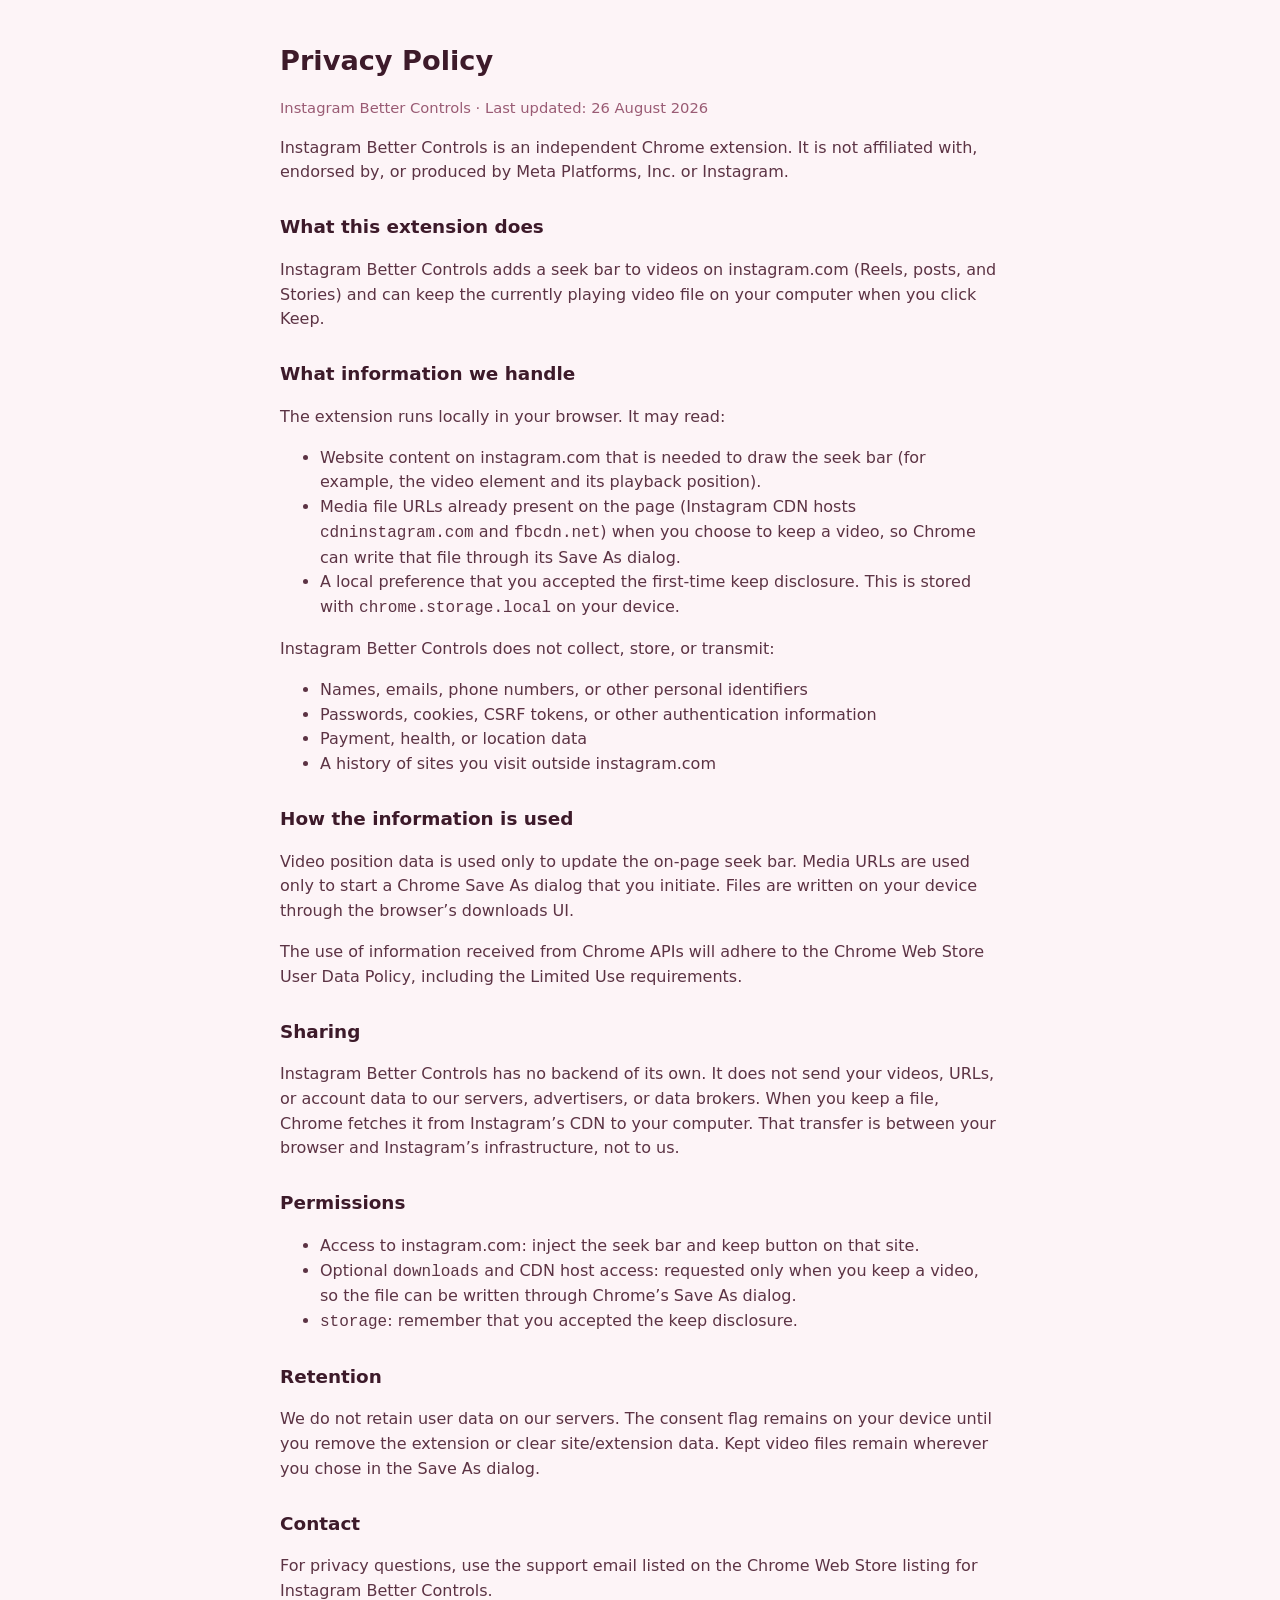
==== docs/index.html @ 123cb8c0 "Publish the privacy policy on GitHub Pages for Chrome Web Store. Co-authored-by: Cursor <cursoragent" ====
<!DOCTYPE html>
<html lang="en">
  <head>
    <meta charset="utf-8" />
    <meta name="viewport" content="width=device-width, initial-scale=1" />
    <meta
      name="description"
      content="Privacy policy for the Instagram Better Controls Chrome extension."
    />
    <title>Privacy Policy — Instagram Better Controls</title>
    <style>
      body {
        margin: 0;
        font: 16px/1.55 system-ui, sans-serif;
        color: #3d1a2a;
        background: #fdf4f7;
      }
      main {
        max-width: 720px;
        margin: 0 auto;
        padding: 40px 20px 64px;
      }
      h1 { font-size: 1.7rem; margin: 0 0 8px; }
      h2 { font-size: 1.15rem; margin: 28px 0 8px; }
      p, li { color: #5c3344; }
      .meta { color: #9a5b74; font-size: 0.92rem; }
    </style>
  </head>
  <body>
    <main>
      <h1>Privacy Policy</h1>
      <p class="meta">Instagram Better Controls · Last updated: 26 August 2026</p>
      <p>
        Instagram Better Controls is an independent Chrome extension. It is not
        affiliated with, endorsed by, or produced by Meta Platforms, Inc. or Instagram.
      </p>

      <h2>What this extension does</h2>
      <p>
        Instagram Better Controls adds a seek bar to videos on instagram.com
        (Reels, posts, and Stories) and can keep the currently playing video
        file on your computer when you click Keep.
      </p>

      <h2>What information we handle</h2>
      <p>The extension runs locally in your browser. It may read:</p>
      <ul>
        <li>
          Website content on instagram.com that is needed to draw the seek bar
          (for example, the video element and its playback position).
        </li>
        <li>
          Media file URLs already present on the page (Instagram CDN hosts
          <code>cdninstagram.com</code> and <code>fbcdn.net</code>) when you
          choose to keep a video, so Chrome can write that file through its
          Save As dialog.
        </li>
        <li>
          A local preference that you accepted the first-time keep disclosure.
          This is stored with <code>chrome.storage.local</code> on your device.
        </li>
      </ul>
      <p>Instagram Better Controls does not collect, store, or transmit:</p>
      <ul>
        <li>Names, emails, phone numbers, or other personal identifiers</li>
        <li>Passwords, cookies, CSRF tokens, or other authentication information</li>
        <li>Payment, health, or location data</li>
        <li>A history of sites you visit outside instagram.com</li>
      </ul>

      <h2>How the information is used</h2>
      <p>
        Video position data is used only to update the on-page seek bar. Media
        URLs are used only to start a Chrome Save As dialog that you initiate.
        Files are written on your device through the browser’s downloads UI.
      </p>
      <p>
        The use of information received from Chrome APIs will adhere to the
        Chrome Web Store User Data Policy, including the Limited Use requirements.
      </p>

      <h2>Sharing</h2>
      <p>
        Instagram Better Controls has no backend of its own. It does not send
        your videos, URLs, or account data to our servers, advertisers, or data
        brokers. When you keep a file, Chrome fetches it from Instagram’s CDN
        to your computer. That transfer is between your browser and Instagram’s
        infrastructure, not to us.
      </p>

      <h2>Permissions</h2>
      <ul>
        <li>
          Access to instagram.com: inject the seek bar and keep button on that site.
        </li>
        <li>
          Optional <code>downloads</code> and CDN host access: requested only when
          you keep a video, so the file can be written through Chrome’s Save As
          dialog.
        </li>
        <li>
          <code>storage</code>: remember that you accepted the keep disclosure.
        </li>
      </ul>

      <h2>Retention</h2>
      <p>
        We do not retain user data on our servers. The consent flag remains on
        your device until you remove the extension or clear site/extension data.
        Kept video files remain wherever you chose in the Save As dialog.
      </p>

      <h2>Contact</h2>
      <p>
        For privacy questions, use the support email listed on the Chrome Web
        Store listing for Instagram Better Controls.
      </p>
    </main>
  </body>
</html>
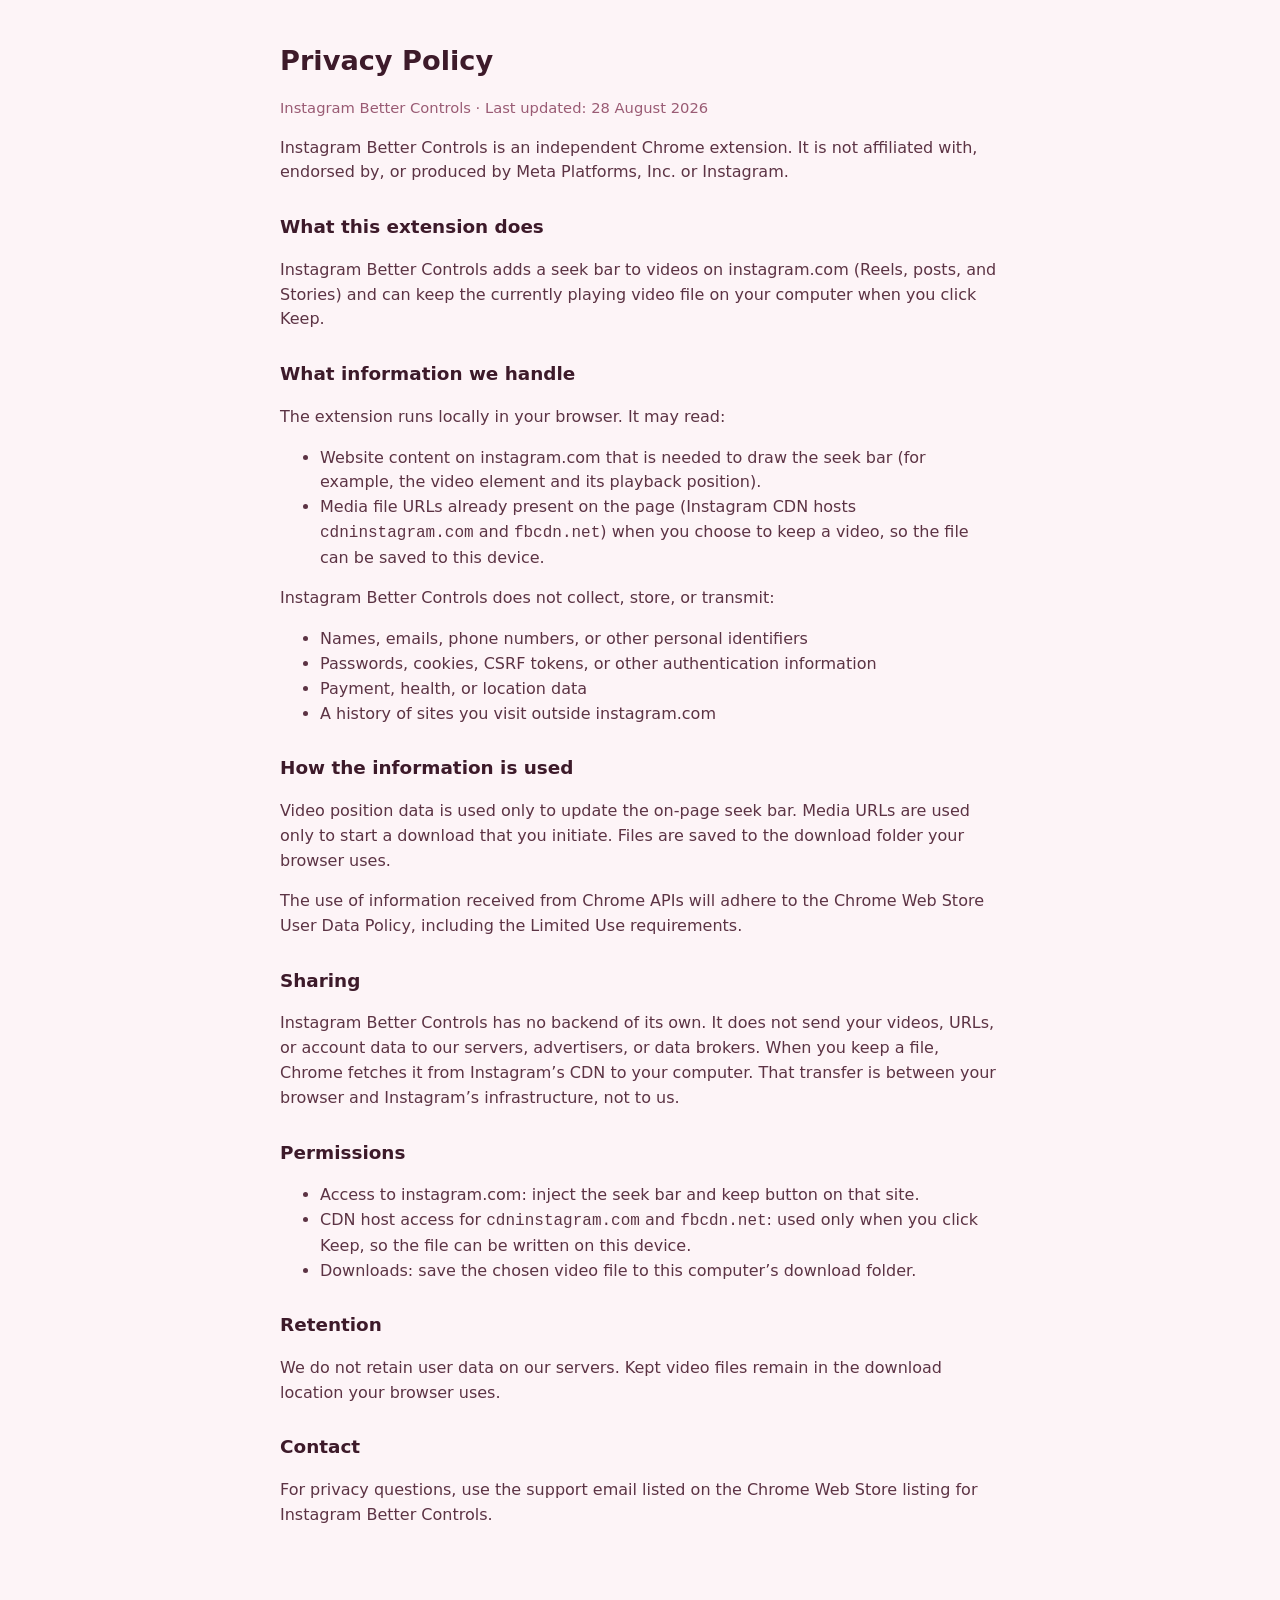
==== commit b0f13e7a: "indirme bugfix" ====
--- a/docs/index.html
+++ b/docs/index.html
@@ -29,7 +29,7 @@
   <body>
     <main>
       <h1>Privacy Policy</h1>
-      <p class="meta">Instagram Better Controls · Last updated: 26 August 2026</p>
+      <p class="meta">Instagram Better Controls · Last updated: 28 August 2026</p>
       <p>
         Instagram Better Controls is an independent Chrome extension. It is not
         affiliated with, endorsed by, or produced by Meta Platforms, Inc. or Instagram.
@@ -52,12 +52,7 @@
         <li>
           Media file URLs already present on the page (Instagram CDN hosts
           <code>cdninstagram.com</code> and <code>fbcdn.net</code>) when you
-          choose to keep a video, so Chrome can write that file through its
-          Save As dialog.
-        </li>
-        <li>
-          A local preference that you accepted the first-time keep disclosure.
-          This is stored with <code>chrome.storage.local</code> on your device.
+          choose to keep a video, so the file can be saved to this device.
         </li>
       </ul>
       <p>Instagram Better Controls does not collect, store, or transmit:</p>
@@ -71,8 +66,8 @@
       <h2>How the information is used</h2>
       <p>
         Video position data is used only to update the on-page seek bar. Media
-        URLs are used only to start a Chrome Save As dialog that you initiate.
-        Files are written on your device through the browser’s downloads UI.
+        URLs are used only to start a download that you initiate.
+        Files are saved to the download folder your browser uses.
       </p>
       <p>
         The use of information received from Chrome APIs will adhere to the
@@ -94,20 +89,18 @@
           Access to instagram.com: inject the seek bar and keep button on that site.
         </li>
         <li>
-          Optional <code>downloads</code> and CDN host access: requested only when
-          you keep a video, so the file can be written through Chrome’s Save As
-          dialog.
+          CDN host access for <code>cdninstagram.com</code> and <code>fbcdn.net</code>:
+          used only when you click Keep, so the file can be written on this device.
         </li>
         <li>
-          <code>storage</code>: remember that you accepted the keep disclosure.
+          Downloads: save the chosen video file to this computer’s download folder.
         </li>
       </ul>
 
       <h2>Retention</h2>
       <p>
-        We do not retain user data on our servers. The consent flag remains on
-        your device until you remove the extension or clear site/extension data.
-        Kept video files remain wherever you chose in the Save As dialog.
+        We do not retain user data on our servers.
+        Kept video files remain in the download location your browser uses.
       </p>
 
       <h2>Contact</h2>
